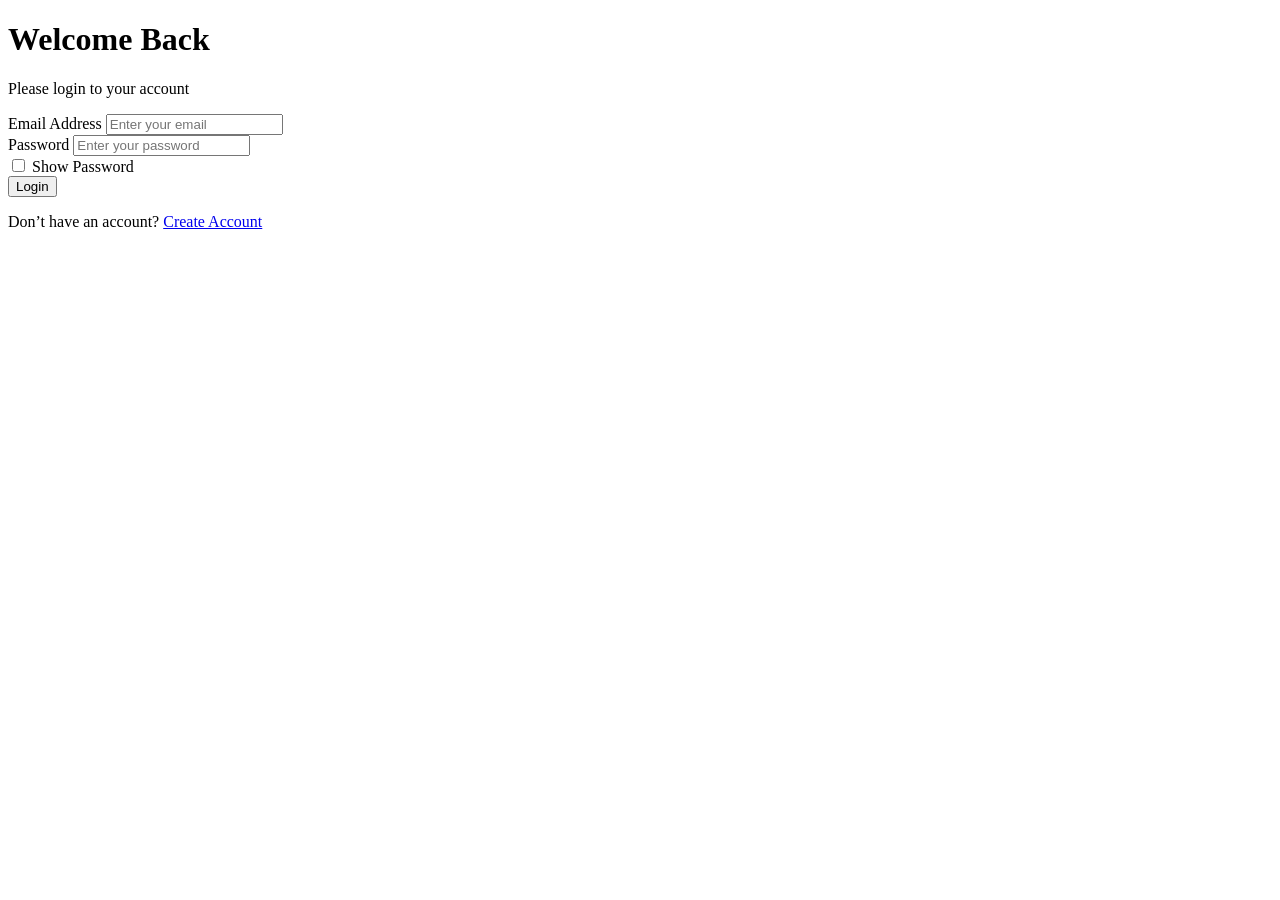
==== index.html @ 3baa0eb2 "done" ====
<!DOCTYPE html>
<html lang="en">
<head>
  <meta charset="UTF-8" />
  <meta name="viewport" content="width=device-width, initial-scale=1.0" />
 
  <title>Login | Secure Access</title>
  <link rel="stylesheet" href="css/style.css">
</head>

<body class="dark">

  <div class="auth-wrapper">
    <div class="auth-card">

      <div class="auth-header">
        <h1>Welcome Back</h1>
        <p>Please login to your account</p>
      </div>

      <form class="auth-form">

        <div class="form-group">
          <label for="email">Email Address</label>
          <input 
            type="email" 
            id="email" 
            placeholder="Enter your email"
          />
        </div>
        <div class="form-group">
          <label for="password">Password</label>
          <input 
            type="password" 
            id="password" 
            placeholder="Enter your password"
          />
        </div>
        <div class="form-options">
          <label class="checkbox">
            <input type="checkbox" id="togglePassword" />
            <span>Show Password</span>
          </label>
        </div>
        <button id="login" class="btn-primary">
          Login
        </button>

        <div class="auth-footer">
          <p>
            Don’t have an account?
            <a href="createAcc.html">Create Account</a>
          </p>
        </div>

      </form>

    </div>
  </div>

  <script src="app.js"></script>
</body>
</html>
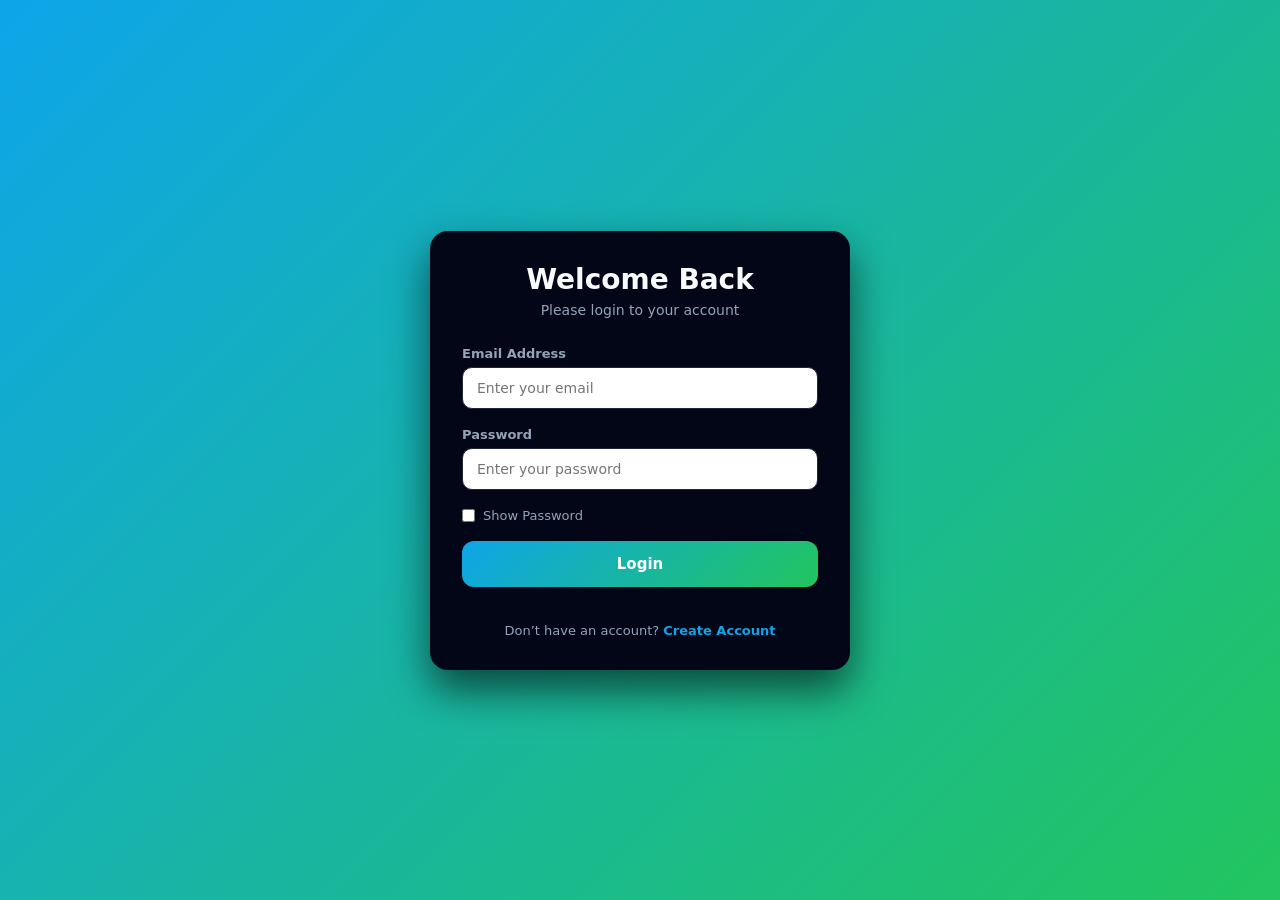
==== commit 14645f1e: "Fix HTML formatting and update stylesheet path" ====
--- a/index.html
+++ b/index.html
@@ -6,7 +6,7 @@
   <meta name="viewport" content="width=device-width, initial-scale=1.0" />
  
   <title>Login | Secure Access</title>
-  <link rel="stylesheet" href="css/style.css">
+  <link rel="stylesheet" href="style.css">
 </head>
 
 <body class="dark">
@@ -61,4 +61,4 @@
 
   <script src="app.js"></script>
 </body>
-</html>+</html>
--- a/style.css
+++ b/style.css
@@ -0,0 +1,171 @@
+
+:root {
+  --primary: #0ea5e9;         
+  --secondary: #22c55e;        
+  --bg: #f4f7fb;
+  --card-bg: #ffffff;
+  --text: #0f172a;
+  --muted: #64748b;
+  --border: #e5e7eb;
+  --shadow: 0 20px 40px rgba(0, 0, 0, 0.08);
+}
+
+body.dark {
+  --bg: #020617;
+  --card-bg: #020617;
+  --text: #f8fafc;
+  --muted: #94a3b8;
+  --border: #1e293b;
+  --shadow: 0 20px 40px rgba(0, 0, 0, 0.6);
+}
+
+* {
+  margin: 0;
+  padding: 0;
+  box-sizing: border-box;
+  font-family: "Segoe UI", system-ui, sans-serif;
+}
+
+body {
+  background: linear-gradient(
+    135deg,
+    var(--primary),
+    var(--secondary)
+  );
+  min-height: 100vh;
+  display: flex;
+  align-items: center;
+  justify-content: center;
+  color: var(--text);
+}
+
+.auth-wrapper {
+  width: 100%;
+  padding: 20px;
+  display: flex;
+  justify-content: center;
+}
+
+.auth-card {
+  background: var(--card-bg);
+  width: 100%;
+  max-width: 420px;
+  padding: 32px;
+  border-radius: 18px;
+  box-shadow: var(--shadow);
+  animation: slideUp 0.6s ease;
+}
+.auth-header {
+  text-align: center;
+  margin-bottom: 28px;
+}
+
+.auth-header h1 {
+  font-size: 28px;
+  font-weight: 700;
+  margin-bottom: 6px;
+}
+
+.auth-header p {
+  color: var(--muted);
+  font-size: 14px;
+}
+
+.auth-form {
+  display: flex;
+  flex-direction: column;
+  gap: 18px;
+}
+
+.form-group {
+  display: flex;
+  flex-direction: column;
+  gap: 6px;
+}
+
+.form-group label {
+  font-size: 13px;
+  font-weight: 600;
+  color: var(--muted);
+}
+
+.form-group input {
+  padding: 12px 14px;
+  border-radius: 10px;
+  border: 1px solid var(--border);
+  outline: none;
+  font-size: 14px;
+  transition: 0.3s;
+}
+
+.form-group input:focus {
+  border-color: var(--primary);
+  box-shadow: 0 0 0 3px rgba(14, 165, 233, 0.15);
+}
+
+.form-options {
+  display: flex;
+  align-items: center;
+}
+
+.checkbox {
+  display: flex;
+  align-items: center;
+  gap: 8px;
+  font-size: 13px;
+  color: var(--muted);
+  cursor: pointer;
+}
+
+.btn-primary {
+  background: linear-gradient(
+    135deg,
+    var(--primary),
+    var(--secondary)
+  );
+  color: #fff;
+  border: none;
+  padding: 14px;
+  border-radius: 12px;
+  font-size: 15px;
+  font-weight: 600;
+  cursor: pointer;
+  transition: 0.3s;
+}
+
+.btn-primary:hover {
+  transform: translateY(-2px);
+  box-shadow: 0 12px 25px rgba(0, 0, 0, 0.2);
+}
+.auth-footer {
+  margin-top: 18px;
+  text-align: center;
+  font-size: 13px;
+  color: var(--muted);
+}
+
+.auth-footer a {
+  color: var(--primary);
+  font-weight: 600;
+  text-decoration: none;
+}
+
+@keyframes slideUp {
+  from {
+    opacity: 0;
+    transform: translateY(30px);
+  }
+  to {
+    opacity: 1;
+    transform: translateY(0);
+  }
+}
+@media (max-width: 480px) {
+  .auth-card {
+    padding: 24px;
+  }
+
+  .auth-header h1 {
+    font-size: 24px;
+  }
+}
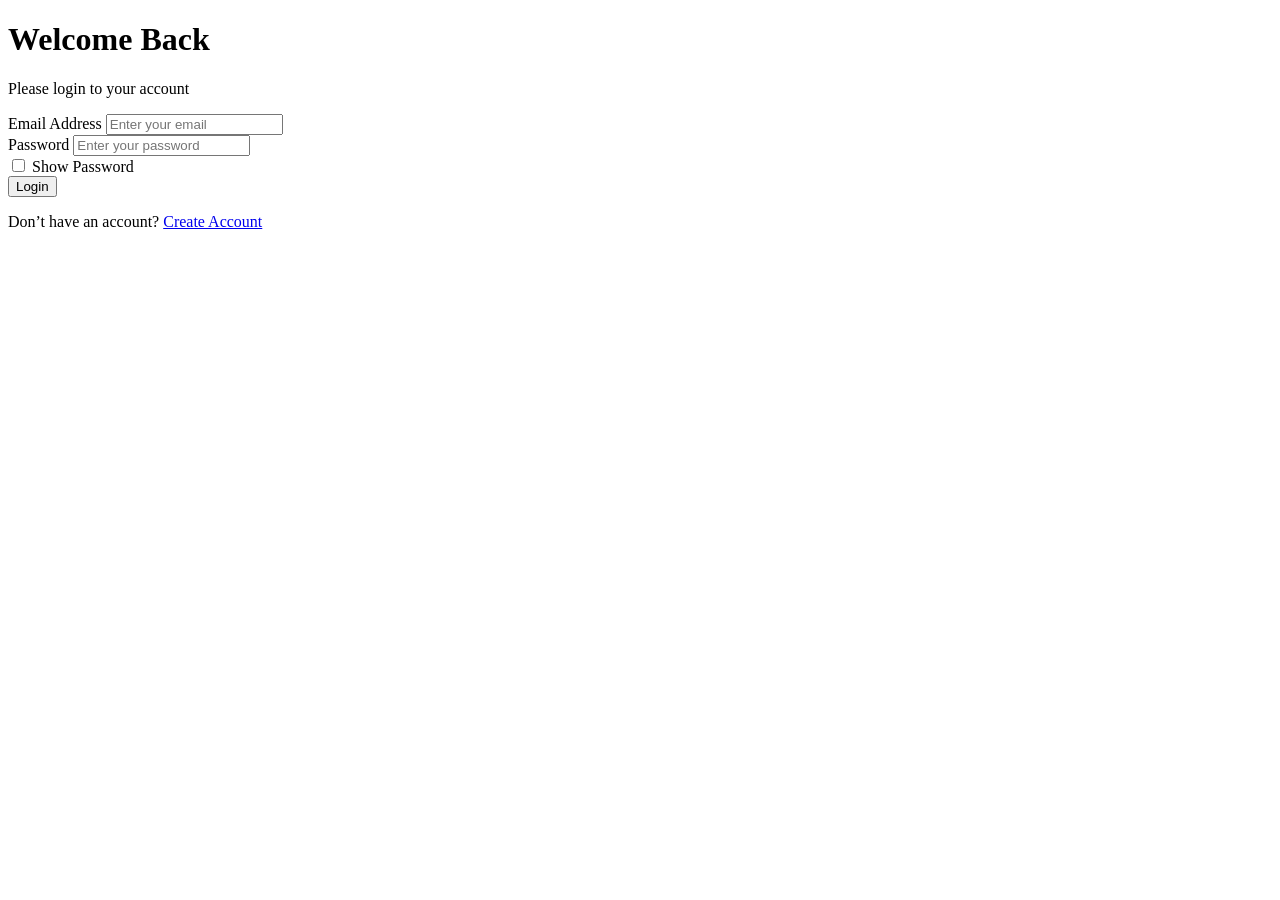
==== commit 8068dabd: "Update stylesheet path in index.html" ====
--- a/index.html
+++ b/index.html
@@ -6,7 +6,7 @@
   <meta name="viewport" content="width=device-width, initial-scale=1.0" />
  
   <title>Login | Secure Access</title>
-  <link rel="stylesheet" href="style.css">
+  <link rel="stylesheet" href="css/style.css">
 </head>
 
 <body class="dark">
